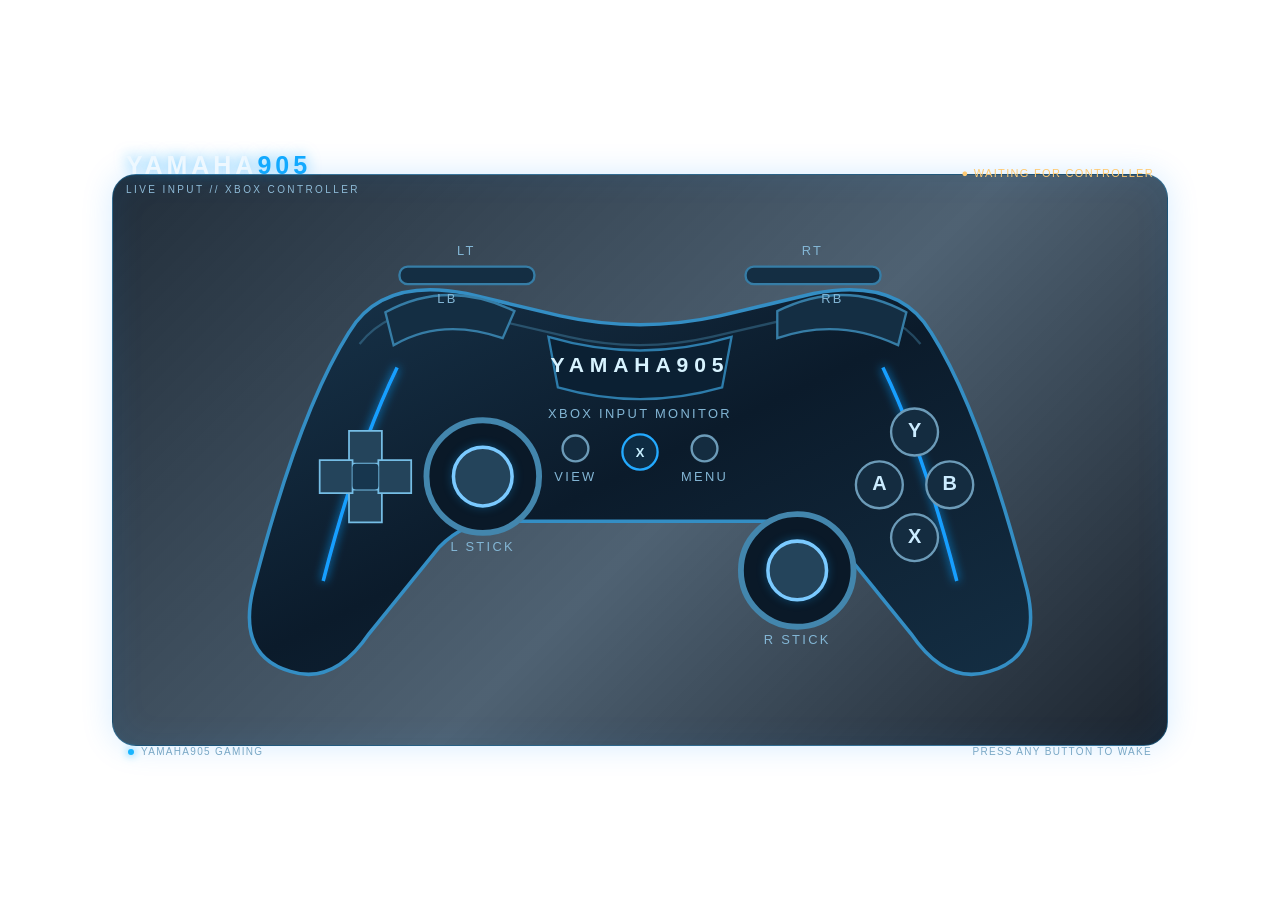
==== index.html @ 5f62ac6c "Rename index.html.html to index.html" ====
<!doctype html>
<html lang="en">
<head>
<meta charset="utf-8">
<meta name="viewport" content="width=device-width,initial-scale=1">
<title>YAMAHA905 • Xbox Gamepad Viewer</title>
<style>
:root{--blue:#12a9ff;--blue2:#006bff;--ice:#bdeaff;--ink:#07111c;--panel:rgba(5,16,29,.82);--line:rgba(44,174,255,.55);--white:#eef8ff}
*{box-sizing:border-box}
html,body{margin:0;width:100%;height:100%;background:transparent;color:var(--white);font-family:Arial,Helvetica,sans-serif;overflow:hidden}
body{display:grid;place-items:center}
.viewer{width:min(100vw,1100px);padding:18px 22px 14px;position:relative}
.viewer:before{content:"";position:absolute;inset:7% 2% 4%;border:1px solid rgba(18,169,255,.3);border-radius:24px;background:linear-gradient(135deg,rgba(3,17,31,.88),rgba(4,31,55,.7) 55%,rgba(2,11,22,.9));box-shadow:0 0 32px rgba(0,136,255,.16),inset 0 0 35px rgba(0,136,255,.08);z-index:-1}
.header{display:flex;align-items:center;justify-content:space-between;gap:14px;padding:4px 14px 0}
.brand{font-weight:900;letter-spacing:.16em;font-size:clamp(16px,2.8vw,25px);text-shadow:0 0 14px rgba(18,169,255,.65)}
.brand span{color:var(--blue)}
.sub{font-size:10px;letter-spacing:.24em;color:#8ebbd7;margin-top:4px}
.status{font-size:11px;letter-spacing:.12em;color:#ffca73;text-transform:uppercase;white-space:nowrap}
.status.connected{color:#7cf4c0;text-shadow:0 0 10px #00d98a}
svg{width:100%;height:auto;max-height:70vh;overflow:visible;display:block}
.shell{fill:url(#bodyGrad);stroke:#348ec4;stroke-width:3}
.shell2{fill:none;stroke:rgba(109,205,255,.25);stroke-width:2}
.detail{fill:#0b2033;stroke:#2d7cab;stroke-width:2}
.trim{fill:none;stroke:#159fff;stroke-width:3;filter:url(#glow)}
.btn{fill:#142c40;stroke:#6c9bb8;stroke-width:2;transition:.06s}
.btn.active{fill:#13aaff;stroke:#d5f5ff;filter:url(#glow);transform-box:fill-box;transform-origin:center;transform:scale(1.12)}
.btntext{font-size:17px;font-weight:900;fill:#ccecff;text-anchor:middle;dominant-baseline:middle;pointer-events:none}
.btntext.active{fill:white;filter:url(#glow)}
.stick-ring{fill:#0a1928;stroke:#4386ad;stroke-width:5}
.stick{fill:#24445b;stroke:#7bcaff;stroke-width:3;filter:drop-shadow(0 0 4px rgba(18,169,255,.3))}
.dpad{fill:#24445b;stroke:#75bde5;stroke-width:1.5}
.dpad.active{fill:#13aaff;filter:url(#glow)}
.trigger{fill:#142e43;stroke:#367da6;stroke-width:2}
.trigger-fill{fill:#12a9ff;opacity:.2;transition:height .06s,y .06s}
.caption{font-size:11px;letter-spacing:.18em;fill:#83b6d5}
.footer{display:flex;justify-content:space-between;gap:12px;padding:0 16px;color:#78a7c5;font-size:10px;letter-spacing:.13em;text-transform:uppercase}
.pulse{display:inline-block;width:6px;height:6px;border-radius:50%;background:#17b5ff;box-shadow:0 0 9px #17b5ff;margin-right:7px}
@media(max-width:600px){.viewer{padding:12px 8px}.header{padding:2px 8px}.footer{padding:0 8px;font-size:8px}.status{font-size:9px}}
</style>
</head>
<body>
<main class="viewer" aria-label="YAMAHA905 Xbox controller viewer">
  <header class="header">
    <div><div class="brand">YAMAHA<span>905</span></div><div class="sub">LIVE INPUT // XBOX CONTROLLER</div></div>
    <div id="status" class="status">● WAITING FOR CONTROLLER</div>
  </header>
  <svg viewBox="0 0 900 470" role="img" aria-label="Xbox controller input display">
    <defs>
      <linearGradient id="bodyGrad" x1="0" y1="0" x2="1" y2="1"><stop stop-color="#18344b"/><stop offset=".48" stop-color="#0b1b2b"/><stop offset="1" stop-color="#142e43"/></linearGradient>
      <filter id="glow" x="-100%" y="-100%" width="300%" height="300%"><feGaussianBlur stdDeviation="4" result="b"/><feMerge><feMergeNode in="b"/><feMergeNode in="SourceGraphic"/></feMerge></filter>
    </defs>
    <path class="shell" d="M202 117 Q230 70 302 84 L382 103 Q450 118 518 103 L598 84 Q670 70 698 117 Q741 185 780 337 Q793 393 748 406 Q711 418 681 374 L621 300 Q600 278 570 278 H330 Q300 278 279 300 L219 374 Q189 418 152 406 Q107 393 120 337 Q159 185 202 117Z"/>
    <path class="shell2" d="M211 127 Q241 89 303 101 L389 121 Q450 135 511 121 L597 101 Q659 89 689 127"/>
    <path class="trim" d="M180 329 Q208 219 243 147 M720 329 Q692 219 657 147"/>
    <path class="detail" d="M372 121 Q450 144 528 121 L520 164 Q450 184 380 164Z"/>
    <text x="450" y="151" text-anchor="middle" font-size="18" font-weight="900" letter-spacing="5" fill="#d8f3ff">YAMAHA905</text>
    <text class="caption" x="450" y="190" text-anchor="middle">XBOX INPUT MONITOR</text>
    <!-- left stick -->
    <circle class="stick-ring" cx="316" cy="240" r="48"/><circle id="leftStick" class="stick" cx="316" cy="240" r="25"/>
    <text class="caption" x="316" y="303" text-anchor="middle">L STICK</text>
    <!-- right stick -->
    <circle class="stick-ring" cx="584" cy="320" r="48"/><circle id="rightStick" class="stick" cx="584" cy="320" r="25"/>
    <text class="caption" x="584" y="383" text-anchor="middle">R STICK</text>
    <!-- dpad -->
    <g transform="translate(216 240)">
      <path id="dpad-up" class="dpad" d="M-14 -39 H14 V-11 H-14Z"/><path id="dpad-down" class="dpad" d="M-14 11 H14 V39 H-14Z"/>
      <path id="dpad-left" class="dpad" d="M-39 -14 H-11 V14 H-39Z"/><path id="dpad-right" class="dpad" d="M11 -14 H39 V14 H11Z"/>
      <rect x="-11" y="-11" width="22" height="22" rx="3" fill="#17364e"/>
    </g>
    <!-- face buttons -->
    <g><circle id="button-3" class="btn" cx="684" cy="202" r="20"/><text id="label-3" class="btntext" x="684" y="202">Y</text>
      <circle id="button-1" class="btn" cx="714" cy="247" r="20"/><text id="label-1" class="btntext" x="714" y="247">B</text>
      <circle id="button-0" class="btn" cx="654" cy="247" r="20"/><text id="label-0" class="btntext" x="654" y="247">A</text>
      <circle id="button-2" class="btn" cx="684" cy="292" r="20"/><text id="label-2" class="btntext" x="684" y="292">X</text></g>
    <!-- menu / view / guide -->
    <circle id="button-8" class="btn" cx="395" cy="216" r="11"/><circle id="button-9" class="btn" cx="505" cy="216" r="11"/>
    <text class="caption" x="395" y="244" text-anchor="middle">VIEW</text><text class="caption" x="505" y="244" text-anchor="middle">MENU</text>
    <circle id="button-16" cx="450" cy="219" r="15" fill="#0e2c43" stroke="#23aaff" stroke-width="2"/>
    <text x="450" y="223" text-anchor="middle" font-size="11" font-weight="bold" fill="#c7efff">X</text>
    <!-- bumpers and triggers -->
    <path class="trigger" d="M233 100 Q286 71 343 99 L333 122 Q281 104 240 128Z"/><path class="trigger" d="M567 99 Q624 71 677 100 L670 128 Q619 104 567 122Z"/>
    <text class="caption" x="286" y="92" text-anchor="middle">LB</text><text class="caption" x="614" y="92" text-anchor="middle">RB</text>
    <rect class="trigger" x="245" y="61" width="115" height="15" rx="7"/><rect class="trigger" x="540" y="61" width="115" height="15" rx="7"/>
    <rect id="lt-fill" class="trigger-fill" x="245" y="61" width="0" height="15" rx="7"/><rect id="rt-fill" class="trigger-fill" x="540" y="61" width="0" height="15" rx="7"/>
    <text class="caption" x="302" y="51" text-anchor="middle">LT</text><text class="caption" x="597" y="51" text-anchor="middle">RT</text>
    <!-- stick clicks -->
    <circle id="button-10" class="btn" cx="316" cy="240" r="9" opacity="0"/><circle id="button-11" class="btn" cx="584" cy="320" r="9" opacity="0"/>
  </svg>
  <footer class="footer"><span><i class="pulse"></i>YAMAHA905 GAMING</span><span>PRESS ANY BUTTON TO WAKE</span></footer>
</main>
<script>
const statusEl=document.getElementById('status');
const $=id=>document.getElementById(id);
const clamp=(v,min,max)=>Math.max(min,Math.min(max,v));
function setButton(i,on){const el=$('button-'+i),label=$('label-'+i);if(el)el.classList.toggle('active',!!on);if(label)label.classList.toggle('active',!!on)}
function setDpad(i,on){const el=$('dpad-'+i);if(el)el.classList.toggle('active',!!on)}
function setStick(id,x,y){const el=$(id);if(!el)return;const cx=id==='leftStick'?316:584,cy=id==='leftStick'?240:320;el.setAttribute('cx',cx+clamp(x,-1,1)*19);el.setAttribute('cy',cy+clamp(y,-1,1)*19)}
function setTrigger(id,value){const el=$(id),w=115*v(value);el.setAttribute('width',w)}
function v(n){return clamp((n||0),0,1)}
function update(){
 const pads=navigator.getGamepads?navigator.getGamepads():[];
 const pad=Array.from(pads).find(p=>p&&p.connected);
 if(!pad){statusEl.textContent='● WAITING FOR CONTROLLER';statusEl.classList.remove('connected');requestAnimationFrame(update);return}
 statusEl.textContent='● CONTROLLER CONNECTED';statusEl.classList.add('connected');
 const b=pad.buttons||[];
 for(let i=0;i<=16;i++)setButton(i,!!(b[i]&&(b[i].pressed||b[i].value>.5)));
 setDpad('up',!!(b[12]&&b[12].pressed));setDpad('down',!!(b[13]&&b[13].pressed));setDpad('left',!!(b[14]&&b[14].pressed));setDpad('right',!!(b[15]&&b[15].pressed));
 const a=pad.axes||[];setStick('leftStick',a[0]||0,a[1]||0);setStick('rightStick',a[2]||0,a[3]||0);
 $('lt-fill').setAttribute('width',115*v(b[6]&&b[6].value));$('rt-fill').setAttribute('width',115*v(b[7]&&b[7].value));
 requestAnimationFrame(update)
}
window.addEventListener('gamepadconnected',()=>{statusEl.textContent='● CONTROLLER CONNECTED';statusEl.classList.add('connected')});
window.addEventListener('gamepaddisconnected',()=>{statusEl.textContent='● CONTROLLER DISCONNECTED';statusEl.classList.remove('connected')});
if(!('getGamepads'in navigator))statusEl.textContent='GAMEPAD API NOT SUPPORTED';
requestAnimationFrame(update);
</script>
</body>
</html>
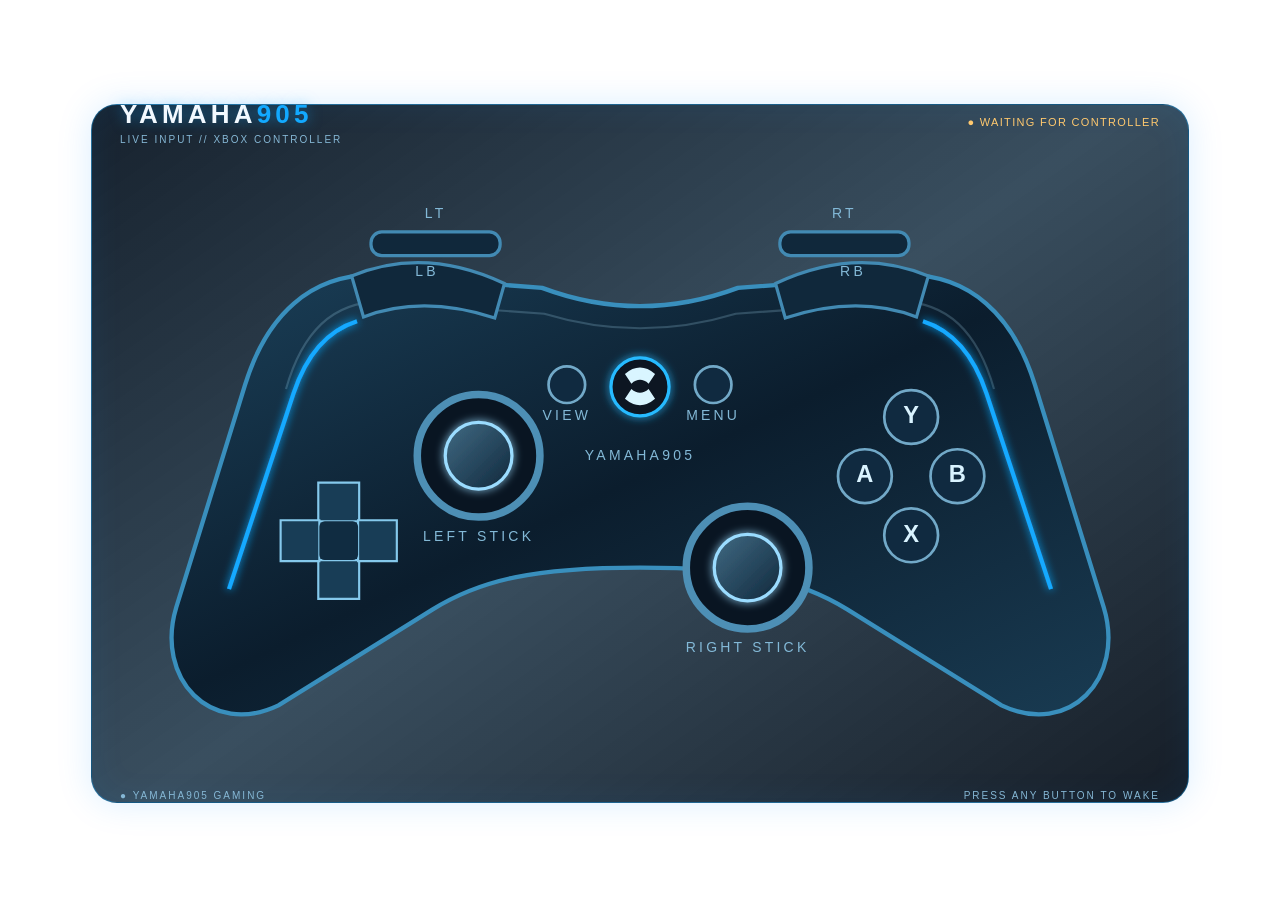
==== commit a95ddace: "Update index.html" ====
--- a/index.html
+++ b/index.html
@@ -1,118 +1,24 @@
 <!doctype html>
-<html lang="en">
-<head>
-<meta charset="utf-8">
-<meta name="viewport" content="width=device-width,initial-scale=1">
-<title>YAMAHA905 • Xbox Gamepad Viewer</title>
+<html lang="en"><head><meta charset="utf-8"><meta name="viewport" content="width=device-width,initial-scale=1"><title>YAMAHA905 Xbox Controller Viewer</title>
 <style>
-:root{--blue:#12a9ff;--blue2:#006bff;--ice:#bdeaff;--ink:#07111c;--panel:rgba(5,16,29,.82);--line:rgba(44,174,255,.55);--white:#eef8ff}
-*{box-sizing:border-box}
-html,body{margin:0;width:100%;height:100%;background:transparent;color:var(--white);font-family:Arial,Helvetica,sans-serif;overflow:hidden}
-body{display:grid;place-items:center}
-.viewer{width:min(100vw,1100px);padding:18px 22px 14px;position:relative}
-.viewer:before{content:"";position:absolute;inset:7% 2% 4%;border:1px solid rgba(18,169,255,.3);border-radius:24px;background:linear-gradient(135deg,rgba(3,17,31,.88),rgba(4,31,55,.7) 55%,rgba(2,11,22,.9));box-shadow:0 0 32px rgba(0,136,255,.16),inset 0 0 35px rgba(0,136,255,.08);z-index:-1}
-.header{display:flex;align-items:center;justify-content:space-between;gap:14px;padding:4px 14px 0}
-.brand{font-weight:900;letter-spacing:.16em;font-size:clamp(16px,2.8vw,25px);text-shadow:0 0 14px rgba(18,169,255,.65)}
-.brand span{color:var(--blue)}
-.sub{font-size:10px;letter-spacing:.24em;color:#8ebbd7;margin-top:4px}
-.status{font-size:11px;letter-spacing:.12em;color:#ffca73;text-transform:uppercase;white-space:nowrap}
-.status.connected{color:#7cf4c0;text-shadow:0 0 10px #00d98a}
-svg{width:100%;height:auto;max-height:70vh;overflow:visible;display:block}
-.shell{fill:url(#bodyGrad);stroke:#348ec4;stroke-width:3}
-.shell2{fill:none;stroke:rgba(109,205,255,.25);stroke-width:2}
-.detail{fill:#0b2033;stroke:#2d7cab;stroke-width:2}
-.trim{fill:none;stroke:#159fff;stroke-width:3;filter:url(#glow)}
-.btn{fill:#142c40;stroke:#6c9bb8;stroke-width:2;transition:.06s}
-.btn.active{fill:#13aaff;stroke:#d5f5ff;filter:url(#glow);transform-box:fill-box;transform-origin:center;transform:scale(1.12)}
-.btntext{font-size:17px;font-weight:900;fill:#ccecff;text-anchor:middle;dominant-baseline:middle;pointer-events:none}
-.btntext.active{fill:white;filter:url(#glow)}
-.stick-ring{fill:#0a1928;stroke:#4386ad;stroke-width:5}
-.stick{fill:#24445b;stroke:#7bcaff;stroke-width:3;filter:drop-shadow(0 0 4px rgba(18,169,255,.3))}
-.dpad{fill:#24445b;stroke:#75bde5;stroke-width:1.5}
-.dpad.active{fill:#13aaff;filter:url(#glow)}
-.trigger{fill:#142e43;stroke:#367da6;stroke-width:2}
-.trigger-fill{fill:#12a9ff;opacity:.2;transition:height .06s,y .06s}
-.caption{font-size:11px;letter-spacing:.18em;fill:#83b6d5}
-.footer{display:flex;justify-content:space-between;gap:12px;padding:0 16px;color:#78a7c5;font-size:10px;letter-spacing:.13em;text-transform:uppercase}
-.pulse{display:inline-block;width:6px;height:6px;border-radius:50%;background:#17b5ff;box-shadow:0 0 9px #17b5ff;margin-right:7px}
-@media(max-width:600px){.viewer{padding:12px 8px}.header{padding:2px 8px}.footer{padding:0 8px;font-size:8px}.status{font-size:9px}}
-</style>
-</head>
-<body>
-<main class="viewer" aria-label="YAMAHA905 Xbox controller viewer">
-  <header class="header">
-    <div><div class="brand">YAMAHA<span>905</span></div><div class="sub">LIVE INPUT // XBOX CONTROLLER</div></div>
-    <div id="status" class="status">● WAITING FOR CONTROLLER</div>
-  </header>
-  <svg viewBox="0 0 900 470" role="img" aria-label="Xbox controller input display">
-    <defs>
-      <linearGradient id="bodyGrad" x1="0" y1="0" x2="1" y2="1"><stop stop-color="#18344b"/><stop offset=".48" stop-color="#0b1b2b"/><stop offset="1" stop-color="#142e43"/></linearGradient>
-      <filter id="glow" x="-100%" y="-100%" width="300%" height="300%"><feGaussianBlur stdDeviation="4" result="b"/><feMerge><feMergeNode in="b"/><feMergeNode in="SourceGraphic"/></feMerge></filter>
-    </defs>
-    <path class="shell" d="M202 117 Q230 70 302 84 L382 103 Q450 118 518 103 L598 84 Q670 70 698 117 Q741 185 780 337 Q793 393 748 406 Q711 418 681 374 L621 300 Q600 278 570 278 H330 Q300 278 279 300 L219 374 Q189 418 152 406 Q107 393 120 337 Q159 185 202 117Z"/>
-    <path class="shell2" d="M211 127 Q241 89 303 101 L389 121 Q450 135 511 121 L597 101 Q659 89 689 127"/>
-    <path class="trim" d="M180 329 Q208 219 243 147 M720 329 Q692 219 657 147"/>
-    <path class="detail" d="M372 121 Q450 144 528 121 L520 164 Q450 184 380 164Z"/>
-    <text x="450" y="151" text-anchor="middle" font-size="18" font-weight="900" letter-spacing="5" fill="#d8f3ff">YAMAHA905</text>
-    <text class="caption" x="450" y="190" text-anchor="middle">XBOX INPUT MONITOR</text>
-    <!-- left stick -->
-    <circle class="stick-ring" cx="316" cy="240" r="48"/><circle id="leftStick" class="stick" cx="316" cy="240" r="25"/>
-    <text class="caption" x="316" y="303" text-anchor="middle">L STICK</text>
-    <!-- right stick -->
-    <circle class="stick-ring" cx="584" cy="320" r="48"/><circle id="rightStick" class="stick" cx="584" cy="320" r="25"/>
-    <text class="caption" x="584" y="383" text-anchor="middle">R STICK</text>
-    <!-- dpad -->
-    <g transform="translate(216 240)">
-      <path id="dpad-up" class="dpad" d="M-14 -39 H14 V-11 H-14Z"/><path id="dpad-down" class="dpad" d="M-14 11 H14 V39 H-14Z"/>
-      <path id="dpad-left" class="dpad" d="M-39 -14 H-11 V14 H-39Z"/><path id="dpad-right" class="dpad" d="M11 -14 H39 V14 H11Z"/>
-      <rect x="-11" y="-11" width="22" height="22" rx="3" fill="#17364e"/>
-    </g>
-    <!-- face buttons -->
-    <g><circle id="button-3" class="btn" cx="684" cy="202" r="20"/><text id="label-3" class="btntext" x="684" y="202">Y</text>
-      <circle id="button-1" class="btn" cx="714" cy="247" r="20"/><text id="label-1" class="btntext" x="714" y="247">B</text>
-      <circle id="button-0" class="btn" cx="654" cy="247" r="20"/><text id="label-0" class="btntext" x="654" y="247">A</text>
-      <circle id="button-2" class="btn" cx="684" cy="292" r="20"/><text id="label-2" class="btntext" x="684" y="292">X</text></g>
-    <!-- menu / view / guide -->
-    <circle id="button-8" class="btn" cx="395" cy="216" r="11"/><circle id="button-9" class="btn" cx="505" cy="216" r="11"/>
-    <text class="caption" x="395" y="244" text-anchor="middle">VIEW</text><text class="caption" x="505" y="244" text-anchor="middle">MENU</text>
-    <circle id="button-16" cx="450" cy="219" r="15" fill="#0e2c43" stroke="#23aaff" stroke-width="2"/>
-    <text x="450" y="223" text-anchor="middle" font-size="11" font-weight="bold" fill="#c7efff">X</text>
-    <!-- bumpers and triggers -->
-    <path class="trigger" d="M233 100 Q286 71 343 99 L333 122 Q281 104 240 128Z"/><path class="trigger" d="M567 99 Q624 71 677 100 L670 128 Q619 104 567 122Z"/>
-    <text class="caption" x="286" y="92" text-anchor="middle">LB</text><text class="caption" x="614" y="92" text-anchor="middle">RB</text>
-    <rect class="trigger" x="245" y="61" width="115" height="15" rx="7"/><rect class="trigger" x="540" y="61" width="115" height="15" rx="7"/>
-    <rect id="lt-fill" class="trigger-fill" x="245" y="61" width="0" height="15" rx="7"/><rect id="rt-fill" class="trigger-fill" x="540" y="61" width="0" height="15" rx="7"/>
-    <text class="caption" x="302" y="51" text-anchor="middle">LT</text><text class="caption" x="597" y="51" text-anchor="middle">RT</text>
-    <!-- stick clicks -->
-    <circle id="button-10" class="btn" cx="316" cy="240" r="9" opacity="0"/><circle id="button-11" class="btn" cx="584" cy="320" r="9" opacity="0"/>
-  </svg>
-  <footer class="footer"><span><i class="pulse"></i>YAMAHA905 GAMING</span><span>PRESS ANY BUTTON TO WAKE</span></footer>
-</main>
+:root{--blue:#12a9ff;--white:#f2f9ff}*{box-sizing:border-box}html,body{margin:0;width:100%;height:100%;background:transparent;color:var(--white);font-family:Arial,sans-serif;overflow:hidden}body{display:grid;place-items:center}.viewer{width:min(100vw,1120px);padding:14px 22px;position:relative}.panel{position:absolute;inset:3% 1% 2%;border:1px solid #12a9ff66;border-radius:26px;background:linear-gradient(145deg,#030f1ceB,#041f34c9,#020a14eb);box-shadow:0 0 35px #008cff25,inset 0 0 35px #008cff14;z-index:-1}header,footer{display:flex;align-items:center;justify-content:space-between;padding:3px 18px;gap:12px}.brand{font-size:clamp(17px,2.7vw,26px);font-weight:900;letter-spacing:.16em;text-shadow:0 0 14px #12a9ff88}.brand span{color:var(--blue)}.sub,.foot{font-size:10px;letter-spacing:.2em;color:#85b7d5;margin-top:4px}.status{font-size:11px;letter-spacing:.12em;color:#ffc96e;white-space:nowrap}.status.on{color:#7cf4c0;text-shadow:0 0 10px #00d98a}svg{width:100%;height:auto;max-height:74vh;display:block;overflow:visible}.shell{fill:url(#shellGrad);stroke:#398fbd;stroke-width:4}.shell-edge{fill:none;stroke:#b1e7ff35;stroke-width:2}.trim{fill:none;stroke:#12a9ff;stroke-width:4;filter:url(#glow)}.trigger{fill:#10283b;stroke:#428ab3;stroke-width:3}.trigger-fill{fill:#12a9ff;opacity:.8}.stick-base{fill:#091522;stroke:#4d8fb5;stroke-width:7}.stick{fill:url(#stickGrad);stroke:#9bdcff;stroke-width:3;filter:url(#glow)}.btn{fill:#102a40;stroke:#72a9c8;stroke-width:2.5;transition:fill .06s}.btn.active,.dpad.active{fill:#10aaff;stroke:#e2f8ff;filter:url(#glow)}.btntext{fill:#d9f3ff;font-size:22px;font-weight:900;text-anchor:middle;dominant-baseline:middle;pointer-events:none}.btntext.active{fill:#fff;filter:url(#glow)}.dpad{fill:#183d56;stroke:#85c9ec;stroke-width:2}.caption{fill:#83b9d7;font-size:13px;letter-spacing:3px;text-anchor:middle}.logo-ring{fill:#071522;stroke:#28baff;stroke-width:3;filter:url(#glow)}@media(max-width:620px){.viewer{padding:10px 5px}header,footer{padding:2px 8px}.sub,.foot{font-size:8px}.status{font-size:9px}}
+</style></head><body><main class="viewer"><div class="panel"></div>
+<header><div><div class="brand">YAMAHA<span>905</span></div><div class="sub">LIVE INPUT // XBOX CONTROLLER</div></div><div id="status" class="status">● WAITING FOR CONTROLLER</div></header>
+<svg viewBox="0 0 1000 590" role="img" aria-label="Xbox controller with live button input display"><defs>
+<linearGradient id="shellGrad" x1="0" y1="0" x2="1" y2="1"><stop stop-color="#1b4059"/><stop offset=".48" stop-color="#0b1d2d"/><stop offset="1" stop-color="#193b52"/></linearGradient><linearGradient id="stickGrad" x1="0" y1="0" x2="1" y2="1"><stop stop-color="#416b84"/><stop offset="1" stop-color="#10283c"/></linearGradient><filter id="glow" x="-100%" y="-100%" width="300%" height="300%"><feGaussianBlur stdDeviation="4" result="b"/><feMerge><feMergeNode in="b"/><feMergeNode in="SourceGraphic"/></feMerge></filter></defs>
+<path class="shell" d="M252 118 C194 118 153 155 133 220 L69 427 C49 493 101 548 164 518 L307 429 C352 401 402 390 500 390 C598 390 648 401 693 429 L836 518 C899 548 951 493 931 427 L867 220 C847 155 806 118 748 118 L591 130 Q500 164 409 130 Z"/><path class="shell-edge" d="M171 224 Q194 143 258 143 L411 154 Q500 181 589 154 L742 143 Q806 143 829 224"/><path class="trim" d="M118 410 L178 228 Q196 174 237 161 M882 410 L822 228 Q804 174 763 161"/>
+<path class="trigger" d="M232 119 Q300 91 374 126 L365 158 Q298 136 243 157Z"/><path class="trigger" d="M626 126 Q700 91 768 119 L757 157 Q702 136 635 158Z"/><rect class="trigger" x="250" y="78" width="120" height="22" rx="10"/><rect class="trigger" x="630" y="78" width="120" height="22" rx="10"/><rect id="lt-fill" class="trigger-fill" x="250" y="78" width="0" height="22" rx="10"/><rect id="rt-fill" class="trigger-fill" x="630" y="78" width="0" height="22" rx="10"/><text class="caption" x="310" y="65">LT</text><text class="caption" x="690" y="65">RT</text><text class="caption" x="302" y="119">LB</text><text class="caption" x="698" y="119">RB</text>
+<circle class="stick-base" cx="350" cy="286" r="57"/><circle id="leftStick" class="stick" cx="350" cy="286" r="31"/><text class="caption" x="350" y="365">LEFT STICK</text>
+<g transform="translate(220 365)"><path id="dpad-up" class="dpad" d="M-19 -54 H19 V-18 H-19Z"/><path id="dpad-down" class="dpad" d="M-19 18 H19 V54 H-19Z"/><path id="dpad-left" class="dpad" d="M-54 -19 H-18 V19 H-54Z"/><path id="dpad-right" class="dpad" d="M18 -19 H54 V19 H18Z"/><rect x="-18" y="-18" width="36" height="36" rx="5" fill="#102c41"/></g>
+<circle id="button-8" class="btn" cx="432" cy="220" r="17"/><circle id="button-9" class="btn" cx="568" cy="220" r="17"/><text class="caption" x="432" y="253">VIEW</text><text class="caption" x="568" y="253">MENU</text><circle class="logo-ring" cx="500" cy="222" r="27"/><path d="M486 210 Q500 198 514 210 L508 219 Q500 212 492 219Z M486 233 Q500 245 514 233 L508 224 Q500 231 492 224Z" fill="#d9f5ff"/><text class="caption" x="500" y="290">YAMAHA905</text>
+<circle class="stick-base" cx="600" cy="390" r="57"/><circle id="rightStick" class="stick" cx="600" cy="390" r="31"/><text class="caption" x="600" y="468">RIGHT STICK</text>
+<circle id="button-3" class="btn" cx="752" cy="250" r="25"/><text id="label-3" class="btntext" x="752" y="250">Y</text><circle id="button-1" class="btn" cx="795" cy="305" r="25"/><text id="label-1" class="btntext" x="795" y="305">B</text><circle id="button-0" class="btn" cx="709" cy="305" r="25"/><text id="label-0" class="btntext" x="709" y="305">A</text><circle id="button-2" class="btn" cx="752" cy="360" r="25"/><text id="label-2" class="btntext" x="752" y="360">X</text>
+</svg><footer><span class="foot">● YAMAHA905 GAMING</span><span class="foot">PRESS ANY BUTTON TO WAKE</span></footer></main>
 <script>
-const statusEl=document.getElementById('status');
-const $=id=>document.getElementById(id);
-const clamp=(v,min,max)=>Math.max(min,Math.min(max,v));
-function setButton(i,on){const el=$('button-'+i),label=$('label-'+i);if(el)el.classList.toggle('active',!!on);if(label)label.classList.toggle('active',!!on)}
-function setDpad(i,on){const el=$('dpad-'+i);if(el)el.classList.toggle('active',!!on)}
-function setStick(id,x,y){const el=$(id);if(!el)return;const cx=id==='leftStick'?316:584,cy=id==='leftStick'?240:320;el.setAttribute('cx',cx+clamp(x,-1,1)*19);el.setAttribute('cy',cy+clamp(y,-1,1)*19)}
-function setTrigger(id,value){const el=$(id),w=115*v(value);el.setAttribute('width',w)}
-function v(n){return clamp((n||0),0,1)}
-function update(){
- const pads=navigator.getGamepads?navigator.getGamepads():[];
- const pad=Array.from(pads).find(p=>p&&p.connected);
- if(!pad){statusEl.textContent='● WAITING FOR CONTROLLER';statusEl.classList.remove('connected');requestAnimationFrame(update);return}
- statusEl.textContent='● CONTROLLER CONNECTED';statusEl.classList.add('connected');
- const b=pad.buttons||[];
- for(let i=0;i<=16;i++)setButton(i,!!(b[i]&&(b[i].pressed||b[i].value>.5)));
- setDpad('up',!!(b[12]&&b[12].pressed));setDpad('down',!!(b[13]&&b[13].pressed));setDpad('left',!!(b[14]&&b[14].pressed));setDpad('right',!!(b[15]&&b[15].pressed));
- const a=pad.axes||[];setStick('leftStick',a[0]||0,a[1]||0);setStick('rightStick',a[2]||0,a[3]||0);
- $('lt-fill').setAttribute('width',115*v(b[6]&&b[6].value));$('rt-fill').setAttribute('width',115*v(b[7]&&b[7].value));
- requestAnimationFrame(update)
-}
-window.addEventListener('gamepadconnected',()=>{statusEl.textContent='● CONTROLLER CONNECTED';statusEl.classList.add('connected')});
-window.addEventListener('gamepaddisconnected',()=>{statusEl.textContent='● CONTROLLER DISCONNECTED';statusEl.classList.remove('connected')});
-if(!('getGamepads'in navigator))statusEl.textContent='GAMEPAD API NOT SUPPORTED';
-requestAnimationFrame(update);
-</script>
-</body>
-</html>
+const statusEl=document.getElementById('status'),$=id=>document.getElementById(id),clamp=(v,a,b)=>Math.max(a,Math.min(b,v));
+function button(i,on){const e=$('button-'+i),t=$('label-'+i);if(e)e.classList.toggle('active',!!on);if(t)t.classList.toggle('active',!!on)}
+function dpad(k,on){const e=$('dpad-'+k);if(e)e.classList.toggle('active',!!on)}
+function stick(id,x,y){const e=$(id);if(!e)return;const cx=id==='leftStick'?350:600,cy=id==='leftStick'?286:390;e.setAttribute('cx',cx+clamp(x,-1,1)*25);e.setAttribute('cy',cy+clamp(y,-1,1)*25)}
+function loop(){const pads=navigator.getGamepads?navigator.getGamepads():[],p=Array.from(pads).find(x=>x&&x.connected);if(!p){statusEl.textContent='● WAITING FOR CONTROLLER';statusEl.classList.remove('on');requestAnimationFrame(loop);return}statusEl.textContent='● CONTROLLER CONNECTED';statusEl.classList.add('on');const b=p.buttons||[];for(let i=0;i<=16;i++)button(i,!!(b[i]&&(b[i].pressed||b[i].value>.5)));dpad('up',!!(b[12]&&b[12].pressed));dpad('down',!!(b[13]&&b[13].pressed));dpad('left',!!(b[14]&&b[14].pressed));dpad('right',!!(b[15]&&b[15].pressed));const a=p.axes||[];stick('leftStick',a[0]||0,a[1]||0);stick('rightStick',a[2]||0,a[3]||0);$('lt-fill').setAttribute('width',120*Math.max(0,Math.min(1,b[6]?.value||0)));$('rt-fill').setAttribute('width',120*Math.max(0,Math.min(1,b[7]?.value||0)));requestAnimationFrame(loop)}
+window.addEventListener('gamepadconnected',()=>{statusEl.textContent='● CONTROLLER CONNECTED';statusEl.classList.add('on')});window.addEventListener('gamepaddisconnected',()=>{statusEl.textContent='● CONTROLLER DISCONNECTED';statusEl.classList.remove('on')});if(!navigator.getGamepads)statusEl.textContent='GAMEPAD API NOT SUPPORTED';requestAnimationFrame(loop);
+</script></body></html>
